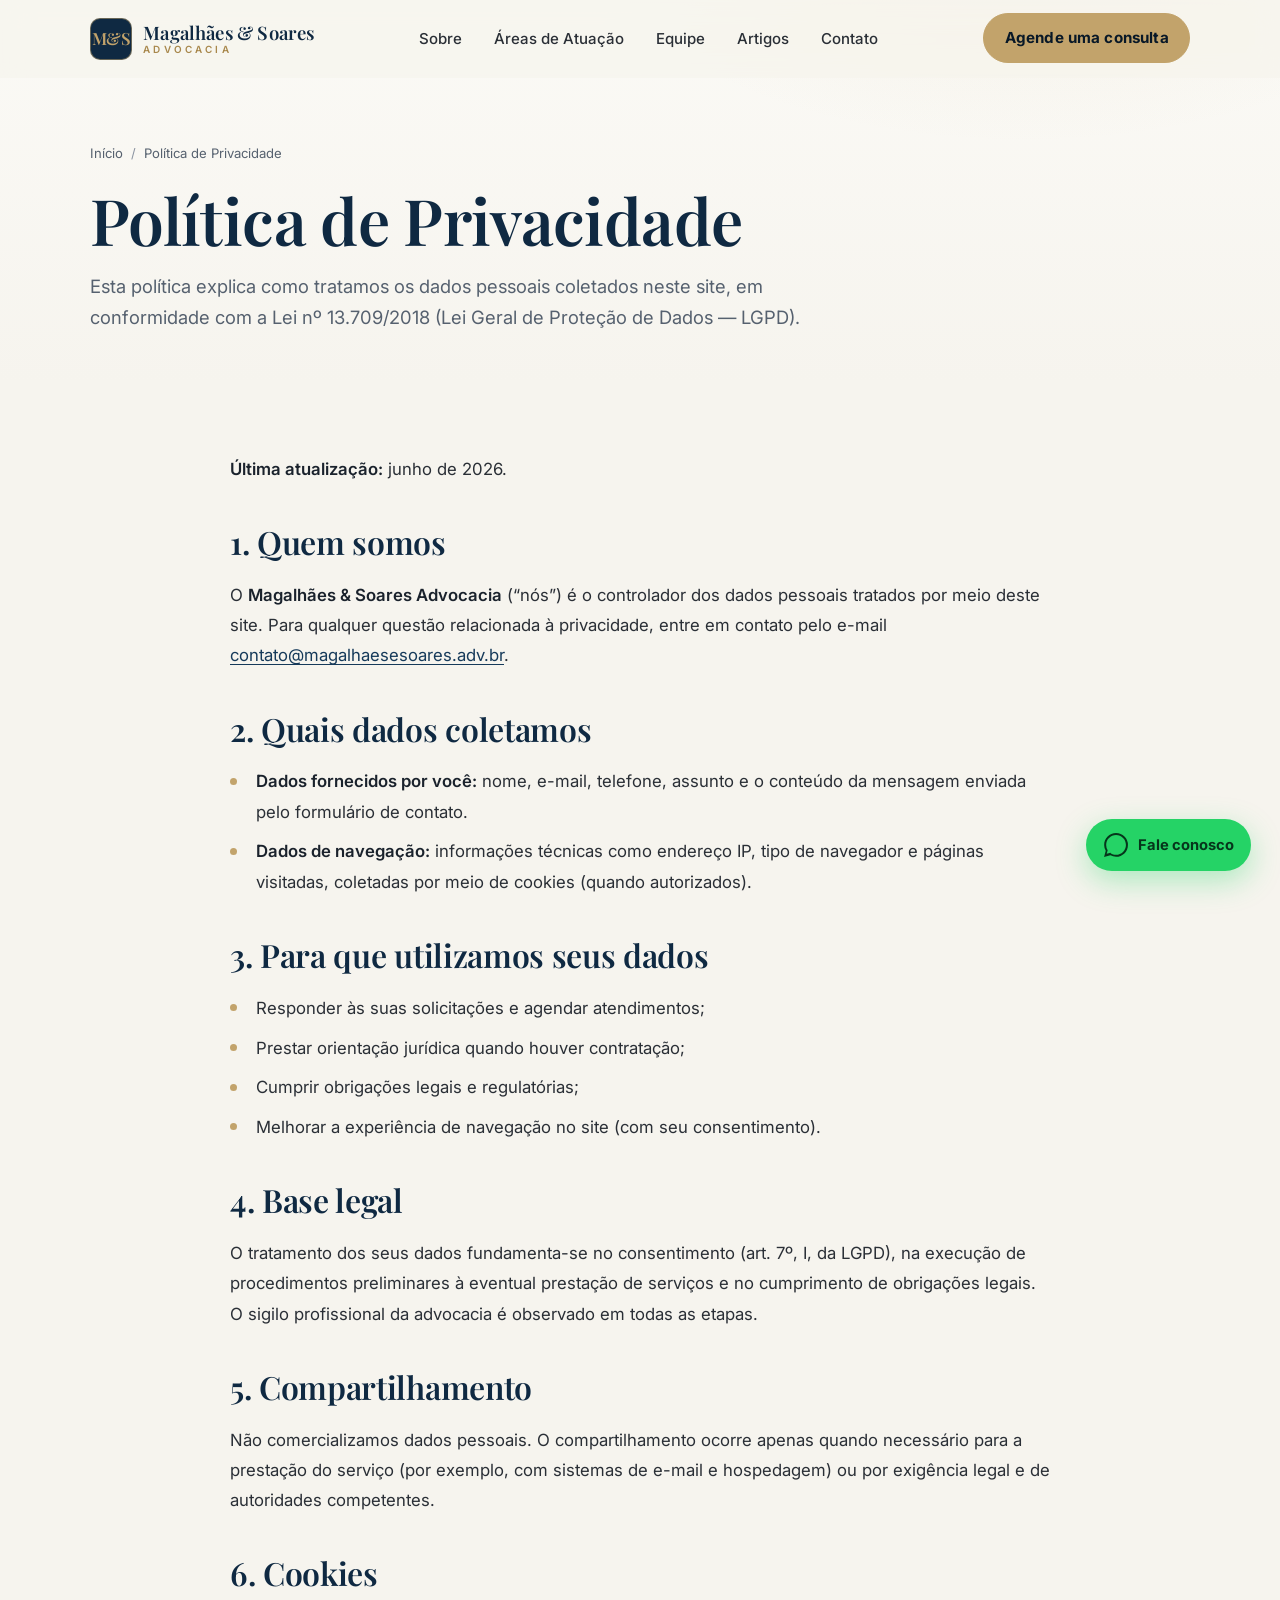
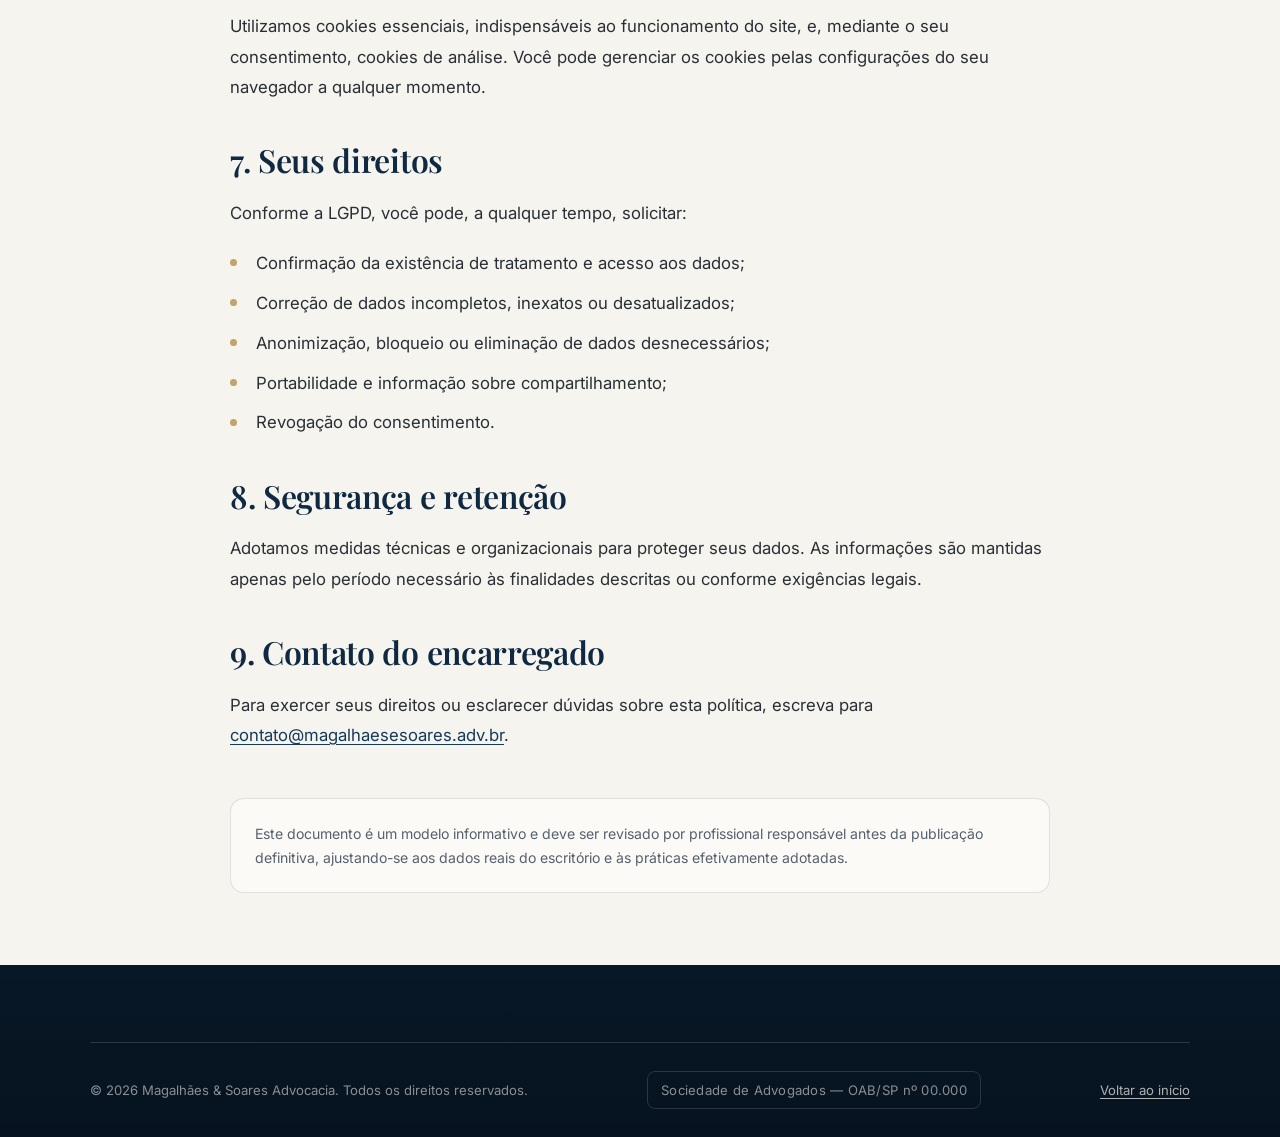
==== politica-de-privacidade.html @ e2da8d35 "primeiro commit" ====
<!DOCTYPE html>
<html lang="pt-BR">
<head>
  <meta charset="UTF-8" />
  <meta name="viewport" content="width=device-width, initial-scale=1.0" />
  <meta name="theme-color" content="#0F2942" />
  <title>Política de Privacidade | Magalhães &amp; Soares Advocacia</title>
  <meta name="description" content="Política de Privacidade do escritório Magalhães & Soares Advocacia, em conformidade com a Lei Geral de Proteção de Dados (LGPD)." />
  <meta name="robots" content="index, follow" />
  <link rel="canonical" href="https://www.magalhaesesoares.adv.br/politica-de-privacidade.html" />
  <link rel="icon" type="image/svg+xml" href="assets/favicon.svg" />
  <link rel="preconnect" href="https://fonts.googleapis.com" />
  <link rel="preconnect" href="https://fonts.gstatic.com" crossorigin />
  <link rel="stylesheet" href="https://fonts.googleapis.com/css2?family=Inter:wght@400;500;600;700&family=Playfair+Display:ital,wght@0,500;0,600;0,700;1,500&display=swap" />
  <link rel="stylesheet" href="css/styles.css" />
</head>
<body>
  <a class="skip-link" href="#main">Ir para o conteúdo principal</a>

  <header class="site-header" id="topo">
    <div class="container">
      <a class="brand" href="index.html" aria-label="Magalhães e Soares Advocacia — Início">
        <span class="brand__mark" aria-hidden="true"><span>M&amp;S</span></span>
        <span class="brand__text">
          <span class="brand__name">Magalhães &amp; Soares</span>
          <span class="brand__sub">Advocacia</span>
        </span>
      </a>
      <nav class="nav" aria-label="Navegação principal">
        <a href="index.html#sobre">Sobre</a>
        <a href="index.html#areas">Áreas de Atuação</a>
        <a href="index.html#equipe">Equipe</a>
        <a href="index.html#blog">Artigos</a>
        <a href="index.html#contato">Contato</a>
      </nav>
      <div class="header-cta">
        <a class="btn btn--gold" href="index.html#contato">Agende uma consulta</a>
      </div>
      <button class="nav-toggle" type="button" aria-label="Abrir menu" aria-expanded="false" aria-controls="mobile-menu">
        <span aria-hidden="true"></span>
      </button>
    </div>
  </header>

  <div class="mobile-menu" id="mobile-menu">
    <nav aria-label="Navegação principal (mobile)">
      <a href="index.html#sobre">Sobre</a>
      <a href="index.html#areas">Áreas de Atuação</a>
      <a href="index.html#equipe">Equipe</a>
      <a href="index.html#blog">Artigos</a>
      <a href="index.html#contato">Contato</a>
    </nav>
    <div class="mobile-menu__cta">
      <a class="btn btn--gold btn--block" href="index.html#contato">Agende uma consulta</a>
    </div>
  </div>

  <main id="main">
    <section class="page-hero">
      <div class="container">
        <nav class="breadcrumb" aria-label="Trilha de navegação">
          <a href="index.html">Início</a> <span>/</span> Política de Privacidade
        </nav>
        <h1>Política de Privacidade</h1>
        <p class="lead" style="margin-top:1rem; max-width:60ch;">
          Esta política explica como tratamos os dados pessoais coletados neste site, em conformidade com a
          Lei nº 13.709/2018 (Lei Geral de Proteção de Dados — LGPD).
        </p>
      </div>
    </section>

    <section class="section section--tight">
      <div class="container">
        <article class="article prose">
          <p><strong>Última atualização:</strong> junho de 2026.</p>

          <h2>1. Quem somos</h2>
          <p>
            O <strong>Magalhães &amp; Soares Advocacia</strong> (“nós”) é o controlador dos dados pessoais tratados
            por meio deste site. Para qualquer questão relacionada à privacidade, entre em contato pelo e-mail
            <a href="mailto:contato@magalhaesesoares.adv.br">contato@magalhaesesoares.adv.br</a>.
          </p>

          <h2>2. Quais dados coletamos</h2>
          <ul>
            <li><strong>Dados fornecidos por você:</strong> nome, e-mail, telefone, assunto e o conteúdo da mensagem enviada pelo formulário de contato.</li>
            <li><strong>Dados de navegação:</strong> informações técnicas como endereço IP, tipo de navegador e páginas visitadas, coletadas por meio de cookies (quando autorizados).</li>
          </ul>

          <h2>3. Para que utilizamos seus dados</h2>
          <ul>
            <li>Responder às suas solicitações e agendar atendimentos;</li>
            <li>Prestar orientação jurídica quando houver contratação;</li>
            <li>Cumprir obrigações legais e regulatórias;</li>
            <li>Melhorar a experiência de navegação no site (com seu consentimento).</li>
          </ul>

          <h2>4. Base legal</h2>
          <p>
            O tratamento dos seus dados fundamenta-se no consentimento (art. 7º, I, da LGPD), na execução de
            procedimentos preliminares à eventual prestação de serviços e no cumprimento de obrigações legais.
            O sigilo profissional da advocacia é observado em todas as etapas.
          </p>

          <h2>5. Compartilhamento</h2>
          <p>
            Não comercializamos dados pessoais. O compartilhamento ocorre apenas quando necessário para a prestação
            do serviço (por exemplo, com sistemas de e-mail e hospedagem) ou por exigência legal e de autoridades competentes.
          </p>

          <h2>6. Cookies</h2>
          <p>
            Utilizamos cookies essenciais, indispensáveis ao funcionamento do site, e, mediante o seu consentimento,
            cookies de análise. Você pode gerenciar os cookies pelas configurações do seu navegador a qualquer momento.
          </p>

          <h2>7. Seus direitos</h2>
          <p>Conforme a LGPD, você pode, a qualquer tempo, solicitar:</p>
          <ul>
            <li>Confirmação da existência de tratamento e acesso aos dados;</li>
            <li>Correção de dados incompletos, inexatos ou desatualizados;</li>
            <li>Anonimização, bloqueio ou eliminação de dados desnecessários;</li>
            <li>Portabilidade e informação sobre compartilhamento;</li>
            <li>Revogação do consentimento.</li>
          </ul>

          <h2>8. Segurança e retenção</h2>
          <p>
            Adotamos medidas técnicas e organizacionais para proteger seus dados. As informações são mantidas
            apenas pelo período necessário às finalidades descritas ou conforme exigências legais.
          </p>

          <h2>9. Contato do encarregado</h2>
          <p>
            Para exercer seus direitos ou esclarecer dúvidas sobre esta política, escreva para
            <a href="mailto:contato@magalhaesesoares.adv.br">contato@magalhaesesoares.adv.br</a>.
          </p>

          <div class="article__disclaimer">
            Este documento é um modelo informativo e deve ser revisado por profissional responsável antes da
            publicação definitiva, ajustando-se aos dados reais do escritório e às práticas efetivamente adotadas.
          </div>
        </article>
      </div>
    </section>
  </main>

  <footer class="site-footer">
    <div class="container">
      <div class="footer__bottom" style="border-top:1px solid var(--line-light);">
        <span>© <span data-year>2026</span> Magalhães &amp; Soares Advocacia. Todos os direitos reservados.</span>
        <span class="footer__oab">Sociedade de Advogados — OAB/SP nº 00.000</span>
        <a href="index.html">Voltar ao início</a>
      </div>
    </div>
  </footer>

  <a class="whatsapp-float" data-whatsapp href="#" aria-label="Conversar pelo WhatsApp">
    <svg viewBox="0 0 24 24" fill="currentColor" aria-hidden="true"><path d="M.057 24l1.687-6.163a11.867 11.867 0 01-1.587-5.946C.16 5.335 5.495 0 12.05 0a11.82 11.82 0 018.413 3.488 11.82 11.82 0 013.48 8.414c-.003 6.557-5.338 11.892-11.893 11.892a11.9 11.9 0 01-5.688-1.448L.057 24zm6.597-3.807c1.676.995 3.276 1.591 5.392 1.592 5.448 0 9.886-4.434 9.889-9.885.002-5.462-4.415-9.89-9.881-9.892-5.452 0-9.887 4.434-9.889 9.884a9.86 9.86 0 001.516 5.26l-.999 3.648 3.972-1.027z"/></svg>
    <span class="label">Fale conosco</span>
  </a>

  <script src="js/main.js" defer></script>
</body>
</html>
---- css/styles.css ----
/* =================================================================
   Magalhães & Soares Advocacia — Folha de estilos principal
   Paleta sóbria (azul-marinho, grafite, off-white, champagne/dourado)
   Tipografia: Playfair Display (títulos) + Inter (corpo)
   Mobile-first, acessível, sem dependências de framework.
   ================================================================= */

/* ----------------------------- Tokens ----------------------------- */
:root {
  /* Cores */
  --navy-900: #081827;
  --navy-800: #0F2942;
  --navy-700: #163A5A;
  --navy-600: #1E4D72;
  --graphite: #2A2F36;
  --ink:      #1A222C;
  --slate:    #56616F;
  --slate-200:#8A93A0;
  --off-white:#F6F4EE;
  --cream:    #FBFAF6;
  --white:    #FFFFFF;
  --gold:     #C2A36B;
  --gold-soft:#D8C39A;
  --gold-deep:#A8884C;

  --line:        rgba(15, 41, 66, 0.12);
  --line-strong: rgba(15, 41, 66, 0.22);
  --line-light:  rgba(255, 255, 255, 0.14);

  --shadow-sm: 0 1px 2px rgba(8, 24, 39, 0.06), 0 2px 6px rgba(8, 24, 39, 0.05);
  --shadow-md: 0 6px 20px rgba(8, 24, 39, 0.08), 0 2px 6px rgba(8, 24, 39, 0.05);
  --shadow-lg: 0 18px 50px rgba(8, 24, 39, 0.16);

  /* Tipografia */
  --font-serif: "Playfair Display", Georgia, "Times New Roman", serif;
  --font-sans:  "Inter", -apple-system, BlinkMacSystemFont, "Segoe UI", Roboto, Helvetica, Arial, sans-serif;

  /* Espaçamento / layout */
  --container: 1180px;
  --container-narrow: 820px;
  --radius:    14px;
  --radius-sm: 10px;
  --radius-lg: 22px;
  --header-h:  78px;

  --space-section: clamp(4rem, 9vw, 7.5rem);
  --ease: cubic-bezier(0.22, 0.61, 0.36, 1);
}

/* ----------------------------- Reset ------------------------------ */
*, *::before, *::after { box-sizing: border-box; }

* { margin: 0; }

html {
  scroll-behavior: smooth;
  scroll-padding-top: calc(var(--header-h) + 12px);
  -webkit-text-size-adjust: 100%;
}

body {
  font-family: var(--font-sans);
  font-size: 1.0625rem;
  line-height: 1.7;
  color: var(--ink);
  background: var(--off-white);
  -webkit-font-smoothing: antialiased;
  text-rendering: optimizeLegibility;
  overflow-x: hidden;
}

img, svg, picture, video { display: block; max-width: 100%; height: auto; }
img { font-style: italic; color: var(--slate); }

a { color: inherit; text-decoration: none; }

button { font: inherit; color: inherit; cursor: pointer; border: 0; background: none; }

ul, ol { list-style: none; padding: 0; }

input, textarea, select { font: inherit; color: inherit; }

:focus-visible {
  outline: 3px solid var(--gold);
  outline-offset: 3px;
  border-radius: 4px;
}

/* ------------------------- Tipografia base ------------------------ */
h1, h2, h3, h4 {
  font-family: var(--font-serif);
  font-weight: 600;
  line-height: 1.12;
  color: var(--navy-800);
  letter-spacing: -0.01em;
}

h1 { font-size: clamp(2.4rem, 5.4vw, 4rem); }
h2 { font-size: clamp(1.9rem, 4vw, 2.9rem); }
h3 { font-size: clamp(1.25rem, 2vw, 1.55rem); }

p { color: var(--slate); }
strong { color: var(--ink); font-weight: 600; }

/* ----------------------------- Utilidades ------------------------- */
.container {
  width: 100%;
  max-width: var(--container);
  margin-inline: auto;
  padding-inline: clamp(1.15rem, 4vw, 2.5rem);
}

.section { padding-block: var(--space-section); }
.section--tight { padding-block: clamp(3rem, 6vw, 4.5rem); }
.section--cream { background: var(--cream); }
.section--navy {
  background:
    radial-gradient(1200px 600px at 85% -10%, rgba(194,163,107,0.16), transparent 60%),
    linear-gradient(160deg, var(--navy-800), var(--navy-900));
  color: var(--off-white);
}
.section--navy h2,
.section--navy h3 { color: var(--white); }
.section--navy p { color: rgba(246, 244, 238, 0.78); }

.skip-link {
  position: absolute;
  left: 1rem;
  top: -100px;
  z-index: 1200;
  background: var(--navy-800);
  color: var(--white);
  padding: 0.7rem 1.1rem;
  border-radius: 8px;
  transition: top 0.2s var(--ease);
}
.skip-link:focus { top: 1rem; }

.sr-only {
  position: absolute;
  width: 1px; height: 1px;
  padding: 0; margin: -1px;
  overflow: hidden; clip: rect(0 0 0 0);
  white-space: nowrap; border: 0;
}

/* Cabeçalho de seção (eyebrow + título) */
.eyebrow {
  display: inline-flex;
  align-items: center;
  gap: 0.6rem;
  font-family: var(--font-sans);
  font-size: 0.78rem;
  font-weight: 600;
  letter-spacing: 0.18em;
  text-transform: uppercase;
  color: var(--gold-deep);
  margin-bottom: 1rem;
}
.section--navy .eyebrow { color: var(--gold-soft); }
.eyebrow::before {
  content: "";
  width: 28px; height: 1px;
  background: currentColor;
  opacity: 0.7;
}

.section-head { max-width: 640px; margin-bottom: clamp(2.2rem, 4vw, 3.2rem); }
.section-head--center { margin-inline: auto; text-align: center; }
.section-head--center .eyebrow::before { display: none; }
.section-head p { margin-top: 0.9rem; font-size: 1.075rem; }

.lead { font-size: 1.15rem; color: var(--slate); }

/* ----------------------------- Botões ----------------------------- */
.btn {
  --btn-bg: var(--navy-800);
  --btn-fg: var(--white);
  display: inline-flex;
  align-items: center;
  justify-content: center;
  gap: 0.55rem;
  padding: 0.85rem 1.6rem;
  font-size: 0.95rem;
  font-weight: 600;
  letter-spacing: 0.01em;
  border-radius: 999px;
  background: var(--btn-bg);
  color: var(--btn-fg);
  border: 1.5px solid var(--btn-bg);
  white-space: nowrap;
  transition: transform 0.18s var(--ease), box-shadow 0.18s var(--ease),
              background 0.18s var(--ease), border-color 0.18s var(--ease), color 0.18s var(--ease);
  will-change: transform;
}
.btn:hover { transform: translateY(-2px); box-shadow: var(--shadow-md); }
.btn:active { transform: translateY(0); }

.btn--gold {
  --btn-bg: var(--gold);
  --btn-fg: var(--navy-900);
  border-color: var(--gold);
  font-weight: 700;
}
.btn--gold:hover { --btn-bg: var(--gold-soft); border-color: var(--gold-soft); }

.btn--ghost {
  --btn-bg: transparent;
  --btn-fg: var(--navy-800);
  border-color: var(--line-strong);
}
.btn--ghost:hover { --btn-bg: var(--navy-800); --btn-fg: var(--white); border-color: var(--navy-800); }

.btn--on-navy {
  --btn-bg: transparent;
  --btn-fg: var(--off-white);
  border-color: rgba(255,255,255,0.4);
}
.btn--on-navy:hover { --btn-bg: var(--white); --btn-fg: var(--navy-900); border-color: var(--white); }

.btn--lg { padding: 1rem 2rem; font-size: 1rem; }
.btn--block { width: 100%; }

.btn svg { width: 18px; height: 18px; flex: none; }

.text-link {
  display: inline-flex;
  align-items: center;
  gap: 0.4rem;
  font-weight: 600;
  color: var(--navy-700);
  border-bottom: 1.5px solid transparent;
  transition: gap 0.2s var(--ease), border-color 0.2s var(--ease), color 0.2s var(--ease);
}
.text-link svg { width: 16px; height: 16px; transition: transform 0.2s var(--ease); }
.text-link:hover { color: var(--gold-deep); border-color: var(--gold); }
.text-link:hover svg { transform: translateX(3px); }
.section--navy .text-link { color: var(--gold-soft); }
.section--navy .text-link:hover { color: var(--white); border-color: var(--gold-soft); }

/* ============================== HEADER ============================= */
.site-header {
  position: fixed;
  inset: 0 0 auto 0;
  z-index: 1000;
  height: var(--header-h);
  display: flex;
  align-items: center;
  background: rgba(246, 244, 238, 0.72);
  backdrop-filter: saturate(160%) blur(14px);
  -webkit-backdrop-filter: saturate(160%) blur(14px);
  border-bottom: 1px solid transparent;
  transition: background 0.3s var(--ease), box-shadow 0.3s var(--ease),
              height 0.3s var(--ease), border-color 0.3s var(--ease);
}
.site-header.is-scrolled {
  height: 66px;
  background: rgba(251, 250, 246, 0.92);
  box-shadow: var(--shadow-sm);
  border-bottom-color: var(--line);
}
.site-header .container {
  display: flex;
  align-items: center;
  justify-content: space-between;
  gap: 1.5rem;
}

/* Logo */
.brand { display: inline-flex; align-items: center; gap: 0.7rem; }
.brand__mark {
  width: 42px; height: 42px;
  flex: none;
  border-radius: 10px;
  background: var(--navy-800);
  display: grid; place-items: center;
  border: 1px solid rgba(194,163,107,0.5);
}
.brand__mark span {
  font-family: var(--font-serif);
  font-weight: 600;
  font-size: 1.05rem;
  color: var(--gold);
  letter-spacing: -0.5px;
}
.brand__text { display: flex; flex-direction: column; line-height: 1.05; }
.brand__name {
  font-family: var(--font-serif);
  font-weight: 600;
  font-size: 1.16rem;
  color: var(--navy-800);
  letter-spacing: 0.01em;
}
.brand__sub {
  font-size: 0.62rem;
  font-weight: 600;
  letter-spacing: 0.32em;
  text-transform: uppercase;
  color: var(--gold-deep);
  margin-top: 2px;
}

/* Navegação */
.nav { display: flex; align-items: center; gap: 0.3rem; }
.nav a {
  position: relative;
  padding: 0.55rem 0.85rem;
  font-size: 0.94rem;
  font-weight: 500;
  color: var(--graphite);
  border-radius: 8px;
  white-space: nowrap;
  transition: color 0.2s var(--ease);
}
.nav a::after {
  content: "";
  position: absolute;
  left: 0.85rem; right: 0.85rem; bottom: 0.32rem;
  height: 1.5px;
  background: var(--gold);
  transform: scaleX(0);
  transform-origin: left;
  transition: transform 0.25s var(--ease);
}
.nav a:hover { color: var(--navy-800); }
.nav a:hover::after,
.nav a.is-active::after { transform: scaleX(1); }
.nav a.is-active { color: var(--navy-800); }

.header-cta { display: flex; align-items: center; gap: 0.75rem; }
.header-cta .btn { padding: 0.7rem 1.3rem; }

/* Menu mobile: oculto no desktop; vira painel deslizante no breakpoint mobile */
.mobile-menu { display: none; }

/* Botão hamburguer */
.nav-toggle {
  display: none;
  width: 46px; height: 46px;
  border-radius: 10px;
  border: 1px solid var(--line-strong);
  background: var(--white);
  position: relative;
}
.nav-toggle span,
.nav-toggle span::before,
.nav-toggle span::after {
  content: "";
  position: absolute;
  left: 50%; top: 50%;
  width: 20px; height: 2px;
  background: var(--navy-800);
  border-radius: 2px;
  transform: translate(-50%, -50%);
  transition: transform 0.25s var(--ease), opacity 0.2s var(--ease);
}
.nav-toggle span::before { transform: translate(-50%, -7px); }
.nav-toggle span::after  { transform: translate(-50%, 7px); }
.nav-toggle[aria-expanded="true"] span { background: transparent; }
.nav-toggle[aria-expanded="true"] span::before { transform: translate(-50%, 0) rotate(45deg); }
.nav-toggle[aria-expanded="true"] span::after  { transform: translate(-50%, 0) rotate(-45deg); }

/* =============================== HERO ============================= */
.hero {
  position: relative;
  padding-top: calc(var(--header-h) + clamp(3rem, 8vw, 6rem));
  padding-bottom: clamp(3.5rem, 8vw, 6.5rem);
  background:
    radial-gradient(900px 480px at 12% 0%, rgba(194,163,107,0.10), transparent 55%),
    linear-gradient(180deg, var(--cream), var(--off-white));
  overflow: hidden;
}
.hero__grid {
  display: grid;
  grid-template-columns: 1.05fr 0.95fr;
  gap: clamp(2rem, 5vw, 4.5rem);
  align-items: center;
}
.hero__badge {
  display: inline-flex; align-items: center; gap: 0.55rem;
  padding: 0.45rem 0.95rem;
  border: 1px solid var(--line-strong);
  border-radius: 999px;
  background: rgba(255,255,255,0.6);
  font-size: 0.8rem;
  font-weight: 600;
  letter-spacing: 0.04em;
  color: var(--graphite);
  margin-bottom: 1.6rem;
}
.hero__badge .dot { width: 7px; height: 7px; border-radius: 50%; background: var(--gold); flex: none; }
.hero h1 { margin-bottom: 1.25rem; }
.hero h1 .accent { color: var(--gold-deep); font-style: italic; }
.hero__lead { font-size: 1.2rem; max-width: 33ch; margin-bottom: 2rem; }
.hero__actions { display: flex; flex-wrap: wrap; gap: 0.9rem; margin-bottom: 2.4rem; }
.hero__trust {
  display: flex;
  flex-wrap: wrap;
  gap: 1.5rem 2.2rem;
  padding-top: 1.8rem;
  border-top: 1px solid var(--line);
}
.hero__trust div { display: flex; flex-direction: column; }
.hero__trust dt {
  font-family: var(--font-serif);
  font-size: 1.9rem;
  font-weight: 600;
  color: var(--navy-800);
  line-height: 1;
}
.hero__trust dd { font-size: 0.85rem; color: var(--slate); margin-top: 0.35rem; max-width: 18ch; }

/* Painel visual do hero */
.hero__visual { position: relative; }
.hero__card {
  position: relative;
  border-radius: var(--radius-lg);
  overflow: hidden;
  box-shadow: var(--shadow-lg);
  aspect-ratio: 1275 / 1233; /* proporção da imagem institucional (≈1:1) */
  background: linear-gradient(155deg, var(--navy-700), var(--navy-900));
}
.hero__photo { width: 100%; height: 100%; object-fit: cover; }
.hero__seal {
  position: absolute;
  left: -22px; bottom: 28px;
  background: var(--white);
  border-radius: var(--radius);
  padding: 1rem 1.25rem;
  box-shadow: var(--shadow-md);
  border: 1px solid var(--line);
  display: flex;
  align-items: center;
  gap: 0.85rem;
  max-width: 250px;
}
.hero__seal .icon {
  width: 42px; height: 42px; flex: none;
  border-radius: 10px;
  background: var(--navy-800);
  display: grid; place-items: center;
  color: var(--gold);
}
.hero__seal .icon svg { width: 22px; height: 22px; }
.hero__seal strong { display: block; font-size: 0.95rem; color: var(--navy-800); }
.hero__seal span { font-size: 0.8rem; color: var(--slate); }

/* ===================== SOBRE ===================== */
.about__grid {
  display: grid;
  grid-template-columns: 0.9fr 1.1fr;
  gap: clamp(2rem, 5vw, 4rem);
  align-items: center;
}
.about__media {
  position: relative;
  border-radius: var(--radius-lg);
  overflow: hidden;
  aspect-ratio: 5 / 6;
  background: linear-gradient(160deg, var(--navy-700), var(--navy-900));
  box-shadow: var(--shadow-md);
}
.about__media img { width: 100%; height: 100%; object-fit: cover; }
.about__quote {
  position: absolute;
  inset: auto 1.25rem 1.25rem;
  background: rgba(8,24,39,0.62);
  backdrop-filter: blur(6px);
  border: 1px solid var(--line-light);
  border-radius: var(--radius);
  padding: 1.1rem 1.25rem;
  color: var(--off-white);
}
.about__quote p { color: rgba(246,244,238,0.92); font-family: var(--font-serif); font-style: italic; font-size: 1.05rem; }

.values { display: grid; grid-template-columns: repeat(2, 1fr); gap: 1.25rem; margin-top: 2rem; }
.value {
  display: flex; gap: 0.9rem;
  padding: 1.2rem;
  background: var(--white);
  border: 1px solid var(--line);
  border-radius: var(--radius);
  box-shadow: var(--shadow-sm);
}
.value .icon {
  width: 40px; height: 40px; flex: none;
  border-radius: 10px;
  background: rgba(194,163,107,0.16);
  color: var(--gold-deep);
  display: grid; place-items: center;
}
.value .icon svg { width: 21px; height: 21px; }
.value h3 { font-family: var(--font-sans); font-size: 1rem; font-weight: 700; color: var(--navy-800); margin-bottom: 0.2rem; }
.value p { font-size: 0.9rem; line-height: 1.55; }

/* ===================== ÁREAS DE ATUAÇÃO ===================== */
.areas-grid {
  display: grid;
  grid-template-columns: repeat(3, 1fr);
  gap: 1.4rem;
}
.area-card {
  position: relative;
  display: flex;
  flex-direction: column;
  padding: 2rem 1.8rem;
  background: var(--white);
  border: 1px solid var(--line);
  border-radius: var(--radius);
  box-shadow: var(--shadow-sm);
  overflow: hidden;
  transition: transform 0.25s var(--ease), box-shadow 0.25s var(--ease), border-color 0.25s var(--ease);
}
.area-card::before {
  content: "";
  position: absolute; inset: 0 0 auto 0;
  height: 3px;
  background: linear-gradient(90deg, var(--gold), var(--gold-soft));
  transform: scaleX(0);
  transform-origin: left;
  transition: transform 0.3s var(--ease);
}
.area-card:hover { transform: translateY(-6px); box-shadow: var(--shadow-lg); border-color: transparent; }
.area-card:hover::before { transform: scaleX(1); }
.area-card__icon {
  width: 56px; height: 56px;
  border-radius: 14px;
  background: linear-gradient(155deg, var(--navy-700), var(--navy-900));
  color: var(--gold);
  display: grid; place-items: center;
  margin-bottom: 1.3rem;
}
.area-card__icon svg { width: 28px; height: 28px; }
.area-card h3 { margin-bottom: 0.6rem; }
.area-card p { font-size: 0.95rem; line-height: 1.6; flex: 1; }
.area-card__list { margin-top: 1.1rem; display: flex; flex-wrap: wrap; gap: 0.45rem; }
.area-card__list li {
  font-size: 0.78rem;
  color: var(--navy-700);
  background: rgba(15,41,66,0.05);
  padding: 0.28rem 0.7rem;
  border-radius: 999px;
}

/* ===================== EQUIPE ===================== */
.team-grid {
  display: grid;
  grid-template-columns: repeat(2, 1fr);
  gap: 1.8rem;
}
/* Layout para uma única advogada: card centralizado e com largura confortável */
.team-grid--single { grid-template-columns: 1fr; max-width: 760px; margin-inline: auto; }
.lawyer {
  display: grid;
  grid-template-columns: 0.85fr 1.15fr;
  background: var(--white);
  border: 1px solid var(--line);
  border-radius: var(--radius-lg);
  overflow: hidden;
  box-shadow: var(--shadow-sm);
  transition: transform 0.25s var(--ease), box-shadow 0.25s var(--ease);
}
.lawyer:hover { transform: translateY(-4px); box-shadow: var(--shadow-md); }
.lawyer__photo {
  position: relative;
  background: linear-gradient(160deg, var(--navy-700), var(--navy-900));
  min-height: 280px;
}
.lawyer__photo img { width: 100%; height: 100%; object-fit: cover; position: absolute; inset: 0; }
.lawyer__oab {
  position: absolute;
  left: 0.85rem; bottom: 0.85rem;
  background: var(--gold);
  color: var(--navy-900);
  font-size: 0.72rem;
  font-weight: 700;
  letter-spacing: 0.04em;
  padding: 0.3rem 0.7rem;
  border-radius: 999px;
}
.lawyer__body { padding: 1.7rem 1.7rem 1.5rem; display: flex; flex-direction: column; }
.lawyer__name { font-size: 1.45rem; margin-bottom: 0.15rem; }
.lawyer__role { font-size: 0.82rem; font-weight: 600; letter-spacing: 0.1em; text-transform: uppercase; color: var(--gold-deep); margin-bottom: 0.9rem; }
.lawyer__body p { font-size: 0.92rem; line-height: 1.6; }
.lawyer__meta { margin-top: 1rem; display: flex; flex-direction: column; gap: 0.5rem; }
.lawyer__meta li { display: flex; gap: 0.6rem; align-items: flex-start; font-size: 0.85rem; color: var(--graphite); }
.lawyer__meta svg { width: 16px; height: 16px; color: var(--gold-deep); flex: none; margin-top: 3px; }
.lawyer__links { margin-top: 1.2rem; display: flex; gap: 0.6rem; }
.lawyer__links a {
  width: 38px; height: 38px;
  display: grid; place-items: center;
  border: 1px solid var(--line);
  border-radius: 10px;
  color: var(--navy-700);
  transition: background 0.2s var(--ease), color 0.2s var(--ease), border-color 0.2s var(--ease);
}
.lawyer__links a:hover { background: var(--navy-800); color: var(--white); border-color: var(--navy-800); }
.lawyer__links svg { width: 18px; height: 18px; }

/* ===================== DIFERENCIAIS (navy) ===================== */
.features {
  display: grid;
  grid-template-columns: repeat(3, 1fr);
  gap: 1.5rem 2.2rem;
}
.feature { padding-top: 1.5rem; border-top: 1px solid var(--line-light); }
.feature__num {
  font-family: var(--font-serif);
  font-size: 0.9rem;
  color: var(--gold-soft);
  letter-spacing: 0.1em;
}
.feature h3 { font-family: var(--font-sans); font-size: 1.15rem; font-weight: 600; margin: 0.5rem 0 0.55rem; color: var(--white); }
.feature p { font-size: 0.93rem; line-height: 1.6; }

/* ===================== DEPOIMENTOS ===================== */
.testimonials-grid {
  display: grid;
  grid-template-columns: repeat(3, 1fr);
  gap: 1.4rem;
}
.testimonial {
  display: flex;
  flex-direction: column;
  padding: 1.8rem;
  background: var(--white);
  border: 1px solid var(--line);
  border-radius: var(--radius);
  box-shadow: var(--shadow-sm);
}
.testimonial__quote-icon { color: var(--gold); margin-bottom: 0.8rem; }
.testimonial__quote-icon svg { width: 34px; height: 34px; }
.testimonial p { font-size: 0.98rem; line-height: 1.65; color: var(--graphite); flex: 1; }
.testimonial__author { margin-top: 1.4rem; display: flex; align-items: center; gap: 0.8rem; }
.testimonial__avatar {
  width: 44px; height: 44px; border-radius: 50%;
  background: linear-gradient(150deg, var(--navy-700), var(--navy-900));
  color: var(--gold-soft);
  display: grid; place-items: center;
  font-weight: 700; font-size: 0.95rem;
  flex: none;
}
.testimonial__author strong { font-size: 0.92rem; color: var(--navy-800); }
.testimonial__author span { font-size: 0.8rem; color: var(--slate); }
.ethics-note {
  margin-top: 2rem;
  font-size: 0.82rem;
  color: var(--slate);
  text-align: center;
  max-width: 70ch;
  margin-inline: auto;
}

/* ===================== BLOG ===================== */
.posts-grid {
  display: grid;
  grid-template-columns: repeat(3, 1fr);
  gap: 1.6rem;
}
.post-card {
  display: flex;
  flex-direction: column;
  background: var(--white);
  border: 1px solid var(--line);
  border-radius: var(--radius);
  overflow: hidden;
  box-shadow: var(--shadow-sm);
  transition: transform 0.25s var(--ease), box-shadow 0.25s var(--ease);
}
.post-card:hover { transform: translateY(-5px); box-shadow: var(--shadow-md); }
.post-card__media {
  aspect-ratio: 16 / 10;
  background: linear-gradient(150deg, var(--navy-700), var(--navy-900));
  position: relative;
  display: grid; place-items: center;
  color: rgba(194,163,107,0.5);
}
.post-card__media img { position: absolute; inset: 0; width: 100%; height: 100%; object-fit: cover; }
.post-card__media svg { width: 48px; height: 48px; }
.post-card__body { padding: 1.5rem; display: flex; flex-direction: column; flex: 1; }
.post-card__tag {
  align-self: flex-start;
  font-size: 0.72rem;
  font-weight: 600;
  letter-spacing: 0.06em;
  text-transform: uppercase;
  color: var(--gold-deep);
  background: rgba(194,163,107,0.14);
  padding: 0.28rem 0.7rem;
  border-radius: 999px;
  margin-bottom: 0.9rem;
}
.post-card h3 { font-size: 1.2rem; line-height: 1.25; margin-bottom: 0.6rem; }
.post-card h3 a { transition: color 0.2s var(--ease); }
.post-card h3 a:hover { color: var(--gold-deep); }
.post-card__excerpt { font-size: 0.92rem; line-height: 1.6; flex: 1; }
.post-card__meta { margin-top: 1.2rem; display: flex; align-items: center; gap: 0.7rem; font-size: 0.8rem; color: var(--slate); }
.post-card__meta time { color: var(--graphite); font-weight: 500; }

/* ===================== FAQ ===================== */
.faq { max-width: var(--container-narrow); margin-inline: auto; }
.faq-item {
  border-bottom: 1px solid var(--line);
}
.faq-item__q {
  width: 100%;
  display: flex;
  align-items: center;
  justify-content: space-between;
  gap: 1rem;
  padding: 1.4rem 0.25rem;
  text-align: left;
  font-family: var(--font-serif);
  font-size: 1.15rem;
  font-weight: 600;
  color: var(--navy-800);
}
.faq-item__icon {
  width: 30px; height: 30px; flex: none;
  border-radius: 50%;
  border: 1.5px solid var(--line-strong);
  position: relative;
  transition: background 0.2s var(--ease), border-color 0.2s var(--ease);
}
.faq-item__icon::before,
.faq-item__icon::after {
  content: ""; position: absolute; left: 50%; top: 50%;
  background: var(--navy-700);
  transition: transform 0.25s var(--ease), background 0.2s var(--ease);
}
.faq-item__icon::before { width: 12px; height: 1.5px; transform: translate(-50%, -50%); }
.faq-item__icon::after  { width: 1.5px; height: 12px; transform: translate(-50%, -50%); }
.faq-item__q[aria-expanded="true"] .faq-item__icon { background: var(--navy-800); border-color: var(--navy-800); }
.faq-item__q[aria-expanded="true"] .faq-item__icon::before,
.faq-item__q[aria-expanded="true"] .faq-item__icon::after { background: var(--gold); }
.faq-item__q[aria-expanded="true"] .faq-item__icon::after { transform: translate(-50%, -50%) scaleY(0); }
.faq-item__a {
  overflow: hidden;
  max-height: 0;
  transition: max-height 0.32s var(--ease);
}
.faq-item__a-inner { padding: 0 0.25rem 1.5rem; }
.faq-item__a p { font-size: 0.98rem; line-height: 1.7; }

/* ===================== CONTATO ===================== */
.contact__grid {
  display: grid;
  grid-template-columns: 1fr 1.1fr;
  gap: clamp(2rem, 5vw, 3.5rem);
  align-items: start;
}
.contact__info { display: flex; flex-direction: column; gap: 1.1rem; }
.contact-item {
  display: flex;
  gap: 1rem;
  padding: 1.2rem 1.3rem;
  background: var(--white);
  border: 1px solid var(--line);
  border-radius: var(--radius);
  box-shadow: var(--shadow-sm);
  transition: border-color 0.2s var(--ease), transform 0.2s var(--ease);
}
a.contact-item:hover { transform: translateY(-2px); border-color: var(--gold); }
.contact-item .icon {
  width: 46px; height: 46px; flex: none;
  border-radius: 12px;
  background: linear-gradient(155deg, var(--navy-700), var(--navy-900));
  color: var(--gold);
  display: grid; place-items: center;
}
.contact-item .icon svg { width: 22px; height: 22px; }
.contact-item dt { font-size: 0.78rem; font-weight: 600; letter-spacing: 0.08em; text-transform: uppercase; color: var(--slate); margin-bottom: 0.2rem; }
.contact-item dd { font-size: 1rem; color: var(--navy-800); font-weight: 500; }
.contact-item dd small { display: block; font-weight: 400; color: var(--slate); font-size: 0.85rem; }

/* Formulário */
.contact-form {
  background: var(--white);
  border: 1px solid var(--line);
  border-radius: var(--radius-lg);
  padding: clamp(1.6rem, 3vw, 2.4rem);
  box-shadow: var(--shadow-md);
}
.contact-form h3 { font-size: 1.4rem; margin-bottom: 0.4rem; }
.contact-form > p { font-size: 0.9rem; margin-bottom: 1.6rem; }
.form-row { display: grid; grid-template-columns: 1fr 1fr; gap: 1rem; }
.field { margin-bottom: 1.1rem; }
.field label { display: block; font-size: 0.85rem; font-weight: 600; color: var(--graphite); margin-bottom: 0.4rem; }
.field label .req { color: var(--gold-deep); }
.field input,
.field select,
.field textarea {
  width: 100%;
  padding: 0.8rem 0.95rem;
  background: var(--cream);
  border: 1.5px solid var(--line);
  border-radius: var(--radius-sm);
  transition: border-color 0.2s var(--ease), background 0.2s var(--ease), box-shadow 0.2s var(--ease);
}
.field textarea { resize: vertical; min-height: 120px; }
.field input:focus,
.field select:focus,
.field textarea:focus {
  outline: none;
  border-color: var(--gold);
  background: var(--white);
  box-shadow: 0 0 0 4px rgba(194,163,107,0.16);
}
.field input::placeholder,
.field textarea::placeholder { color: var(--slate-200); }
.field .error-msg { display: none; font-size: 0.8rem; color: #B4232A; margin-top: 0.35rem; }
.field.has-error input,
.field.has-error select,
.field.has-error textarea { border-color: #D26168; background: #FCF4F4; }
.field.has-error .error-msg { display: block; }

.form-consent { display: flex; gap: 0.65rem; align-items: flex-start; margin-bottom: 1.3rem; }
.form-consent input { width: 18px; height: 18px; margin-top: 3px; flex: none; accent-color: var(--navy-800); }
.form-consent label { font-size: 0.83rem; color: var(--slate); line-height: 1.5; font-weight: 400; }
.form-consent a { color: var(--navy-700); text-decoration: underline; }

.form-status {
  display: none;
  align-items: center;
  gap: 0.7rem;
  padding: 1rem 1.1rem;
  border-radius: var(--radius-sm);
  font-size: 0.92rem;
  margin-bottom: 1.2rem;
}
.form-status.is-visible { display: flex; }
.form-status--ok { background: #EAF5EC; color: #1F6B36; border: 1px solid #BCE0C4; }
.form-status--err { background: #FCF0F0; color: #9C2A30; border: 1px solid #ECC4C6; }
.form-status svg { width: 20px; height: 20px; flex: none; }

.form-note { font-size: 0.78rem; color: var(--slate); margin-top: 1rem; text-align: center; }

/* Mapa */
.map-wrap {
  margin-top: 1.2rem;
  border-radius: var(--radius);
  overflow: hidden;
  border: 1px solid var(--line);
  box-shadow: var(--shadow-sm);
  background: var(--navy-800);
}
.map-wrap iframe { width: 100%; height: 260px; border: 0; display: block; filter: grayscale(0.2) contrast(1.02); }

/* =============================== FOOTER ============================= */
.site-footer {
  background:
    linear-gradient(180deg, var(--navy-900), #06121F);
  color: rgba(246,244,238,0.7);
  padding-top: clamp(3.5rem, 6vw, 5rem);
}
.footer__top {
  display: grid;
  grid-template-columns: 1.4fr 1fr 1fr 1.2fr;
  gap: 2.5rem;
  padding-bottom: 3rem;
  border-bottom: 1px solid var(--line-light);
}
.footer__brand .brand__name { color: var(--white); }
.footer__brand .brand__mark { background: rgba(255,255,255,0.06); }
.footer__about { margin-top: 1.2rem; font-size: 0.9rem; line-height: 1.65; max-width: 34ch; color: rgba(246,244,238,0.65); }
.footer__social { margin-top: 1.4rem; display: flex; gap: 0.6rem; }
.footer__social a {
  width: 40px; height: 40px;
  display: grid; place-items: center;
  border: 1px solid var(--line-light);
  border-radius: 10px;
  color: var(--gold-soft);
  transition: background 0.2s var(--ease), color 0.2s var(--ease), border-color 0.2s var(--ease);
}
.footer__social a:hover { background: var(--gold); color: var(--navy-900); border-color: var(--gold); }
.footer__social svg { width: 19px; height: 19px; }

.footer__col h4 {
  font-family: var(--font-sans);
  font-size: 0.8rem;
  font-weight: 700;
  letter-spacing: 0.12em;
  text-transform: uppercase;
  color: var(--gold-soft);
  margin-bottom: 1.2rem;
}
.footer__col ul { display: flex; flex-direction: column; gap: 0.7rem; }
.footer__col a, .footer__col li { font-size: 0.92rem; color: rgba(246,244,238,0.7); transition: color 0.2s var(--ease); }
.footer__col a:hover { color: var(--white); }
.footer__col .with-icon { display: flex; gap: 0.6rem; align-items: flex-start; }
.footer__col .with-icon svg { width: 16px; height: 16px; color: var(--gold-soft); flex: none; margin-top: 4px; }

.footer__bottom {
  display: flex;
  flex-wrap: wrap;
  align-items: center;
  justify-content: space-between;
  gap: 1rem;
  padding-block: 1.8rem;
  font-size: 0.82rem;
  color: rgba(246,244,238,0.55);
}
.footer__bottom a { color: rgba(246,244,238,0.7); text-decoration: underline; text-underline-offset: 3px; }
.footer__bottom a:hover { color: var(--white); }
.footer__oab {
  border: 1px solid var(--line-light);
  border-radius: 8px;
  padding: 0.4rem 0.8rem;
  letter-spacing: 0.02em;
}

/* ===================== WHATSAPP FLUTUANTE ===================== */
.whatsapp-float {
  position: fixed;
  right: clamp(1rem, 3vw, 1.8rem);
  bottom: clamp(1rem, 3vw, 1.8rem);
  z-index: 900;
  display: inline-flex;
  align-items: center;
  gap: 0.6rem;
  padding: 0.85rem 1.1rem;
  background: #25D366;
  color: #06351B;
  font-weight: 700;
  font-size: 0.92rem;
  border-radius: 999px;
  box-shadow: 0 10px 30px rgba(37, 211, 102, 0.35);
  transform: translateY(0);
  transition: transform 0.25s var(--ease), box-shadow 0.25s var(--ease);
}
.whatsapp-float:hover { transform: translateY(-3px) scale(1.02); box-shadow: 0 14px 34px rgba(37, 211, 102, 0.45); }
.whatsapp-float svg { width: 24px; height: 24px; flex: none; }
.whatsapp-float .label { white-space: nowrap; }
.whatsapp-float::after {
  content: "";
  position: absolute;
  inset: -6px;
  border-radius: 999px;
  border: 2px solid #25D366;
  opacity: 0;
  animation: ping 2.6s var(--ease) infinite;
}
@keyframes ping {
  0% { transform: scale(0.92); opacity: 0.6; }
  70%, 100% { transform: scale(1.18); opacity: 0; }
}

/* ===================== BANNER DE COOKIES (LGPD) ===================== */
.cookie-banner {
  position: fixed;
  left: clamp(1rem, 3vw, 1.8rem);
  right: clamp(1rem, 3vw, 1.8rem);
  bottom: clamp(1rem, 3vw, 1.8rem);
  z-index: 1100;
  max-width: 540px;
  background: var(--white);
  border: 1px solid var(--line);
  border-radius: var(--radius);
  box-shadow: var(--shadow-lg);
  padding: 1.4rem 1.5rem;
  transform: translateY(150%);
  opacity: 0;
  transition: transform 0.4s var(--ease), opacity 0.4s var(--ease);
}
.cookie-banner.is-visible { transform: translateY(0); opacity: 1; }
.cookie-banner h4 { font-family: var(--font-sans); font-size: 1rem; font-weight: 700; color: var(--navy-800); margin-bottom: 0.4rem; }
.cookie-banner p { font-size: 0.86rem; line-height: 1.55; }
.cookie-banner p a { color: var(--navy-700); text-decoration: underline; }
.cookie-banner__actions { display: flex; flex-wrap: wrap; gap: 0.7rem; margin-top: 1.1rem; }
.cookie-banner__actions .btn { padding: 0.7rem 1.3rem; font-size: 0.88rem; }

/* ===================== PÁGINAS INTERNAS (artigo / política) ===================== */
.page-hero {
  padding-top: calc(var(--header-h) + clamp(2.5rem, 6vw, 4rem));
  padding-bottom: clamp(2rem, 4vw, 3rem);
  background:
    radial-gradient(800px 400px at 80% -20%, rgba(194,163,107,0.10), transparent 55%),
    linear-gradient(180deg, var(--cream), var(--off-white));
}
.breadcrumb { display: flex; gap: 0.5rem; font-size: 0.82rem; color: var(--slate); margin-bottom: 1.2rem; }
.breadcrumb a:hover { color: var(--gold-deep); }
.breadcrumb span { color: var(--slate-200); }

.article { max-width: var(--container-narrow); margin-inline: auto; }
.article__meta { display: flex; flex-wrap: wrap; gap: 0.5rem 1.2rem; font-size: 0.85rem; color: var(--slate); margin-bottom: 2rem; padding-bottom: 1.5rem; border-bottom: 1px solid var(--line); }
.prose > * + * { margin-top: 1.25rem; }
.prose h2 { font-size: clamp(1.5rem, 3vw, 2rem); margin-top: 2.5rem; }
.prose h3 { margin-top: 1.8rem; }
.prose p, .prose li { font-size: 1.05rem; line-height: 1.8; color: var(--graphite); }
.prose ul { display: flex; flex-direction: column; gap: 0.6rem; padding-left: 0; }
.prose ul li { position: relative; padding-left: 1.6rem; }
.prose ul li::before { content: ""; position: absolute; left: 0; top: 0.7rem; width: 7px; height: 7px; border-radius: 50%; background: var(--gold); }
.prose blockquote {
  border-left: 3px solid var(--gold);
  padding: 0.5rem 0 0.5rem 1.5rem;
  font-family: var(--font-serif);
  font-style: italic;
  font-size: 1.2rem;
  color: var(--navy-800);
}
.prose a { color: var(--navy-700); text-decoration: underline; text-underline-offset: 3px; }
.article__disclaimer {
  margin-top: 3rem;
  padding: 1.4rem 1.5rem;
  background: var(--cream);
  border: 1px solid var(--line);
  border-radius: var(--radius);
  font-size: 0.88rem;
  color: var(--slate);
}

/* ===================== ANIMAÇÕES DE ENTRADA ===================== */
.reveal {
  opacity: 0;
  transform: translateY(26px);
  transition: opacity 0.7s var(--ease), transform 0.7s var(--ease);
}
.reveal.is-visible { opacity: 1; transform: none; }
.reveal[data-delay="1"] { transition-delay: 0.08s; }
.reveal[data-delay="2"] { transition-delay: 0.16s; }
.reveal[data-delay="3"] { transition-delay: 0.24s; }
.reveal[data-delay="4"] { transition-delay: 0.32s; }
.reveal[data-delay="5"] { transition-delay: 0.40s; }

/* ============================ RESPONSIVO ============================ */
@media (max-width: 1024px) {
  .areas-grid,
  .features,
  .testimonials-grid,
  .posts-grid { grid-template-columns: repeat(2, 1fr); }
  .hero__grid { grid-template-columns: 1fr; }
  .hero__visual { max-width: 460px; margin-inline: auto; order: -1; }
  .about__grid { grid-template-columns: 1fr; }
  .about__media { max-width: 480px; }
}

@media (max-width: 1024px) {
  :root { --header-h: 66px; }

  .nav-toggle { display: block; }
  .nav, .header-cta { display: none; }

  /* Menu mobile em painel deslizante */
  .mobile-menu {
    position: fixed;
    inset: var(--header-h) 0 0 0;
    z-index: 999;
    background: var(--cream);
    padding: 1.5rem clamp(1.15rem, 4vw, 2.5rem) 2.5rem;
    display: flex;
    flex-direction: column;
    transform: translateX(100%);
    transition: transform 0.32s var(--ease);
    overflow-y: auto;
  }
  .mobile-menu.is-open { transform: translateX(0); }
  .mobile-menu nav { display: flex; flex-direction: column; }
  .mobile-menu nav a {
    padding: 1.05rem 0.25rem;
    font-family: var(--font-serif);
    font-size: 1.3rem;
    color: var(--navy-800);
    border-bottom: 1px solid var(--line);
  }
  .mobile-menu__cta { margin-top: auto; padding-top: 1.8rem; display: flex; flex-direction: column; gap: 0.8rem; }
  body.menu-open { overflow: hidden; }

  .team-grid { grid-template-columns: 1fr; }
  .lawyer { grid-template-columns: 1fr; }
  .lawyer__photo { min-height: 360px; aspect-ratio: 3 / 2; }
  .contact__grid { grid-template-columns: 1fr; }
  .footer__top { grid-template-columns: 1fr 1fr; gap: 2rem; }
  .footer__brand { grid-column: 1 / -1; }
}

@media (max-width: 560px) {
  body { font-size: 1rem; }
  .areas-grid,
  .features,
  .testimonials-grid,
  .posts-grid,
  .values,
  .form-row { grid-template-columns: 1fr; }
  .hero__trust { gap: 1.2rem 1.6rem; }
  .hero__trust dt { font-size: 1.6rem; }
  .hero__seal { left: 0; right: 0; max-width: none; }
  .footer__top { grid-template-columns: 1fr; }
  .whatsapp-float .label { display: none; }
  .whatsapp-float { padding: 0.95rem; }
  .brand__sub { display: none; }
  .cookie-banner__actions { flex-direction: column; }
  .cookie-banner__actions .btn { width: 100%; }
}

/* ===================== PREFERÊNCIAS DO USUÁRIO ===================== */
@media (prefers-reduced-motion: reduce) {
  html { scroll-behavior: auto; }
  *, *::before, *::after {
    animation-duration: 0.001ms !important;
    animation-iteration-count: 1 !important;
    transition-duration: 0.001ms !important;
  }
  .reveal { opacity: 1; transform: none; }
}

@media print {
  .site-header, .whatsapp-float, .cookie-banner, .nav-toggle, .map-wrap { display: none !important; }
  body { color: #000; background: #fff; }
}
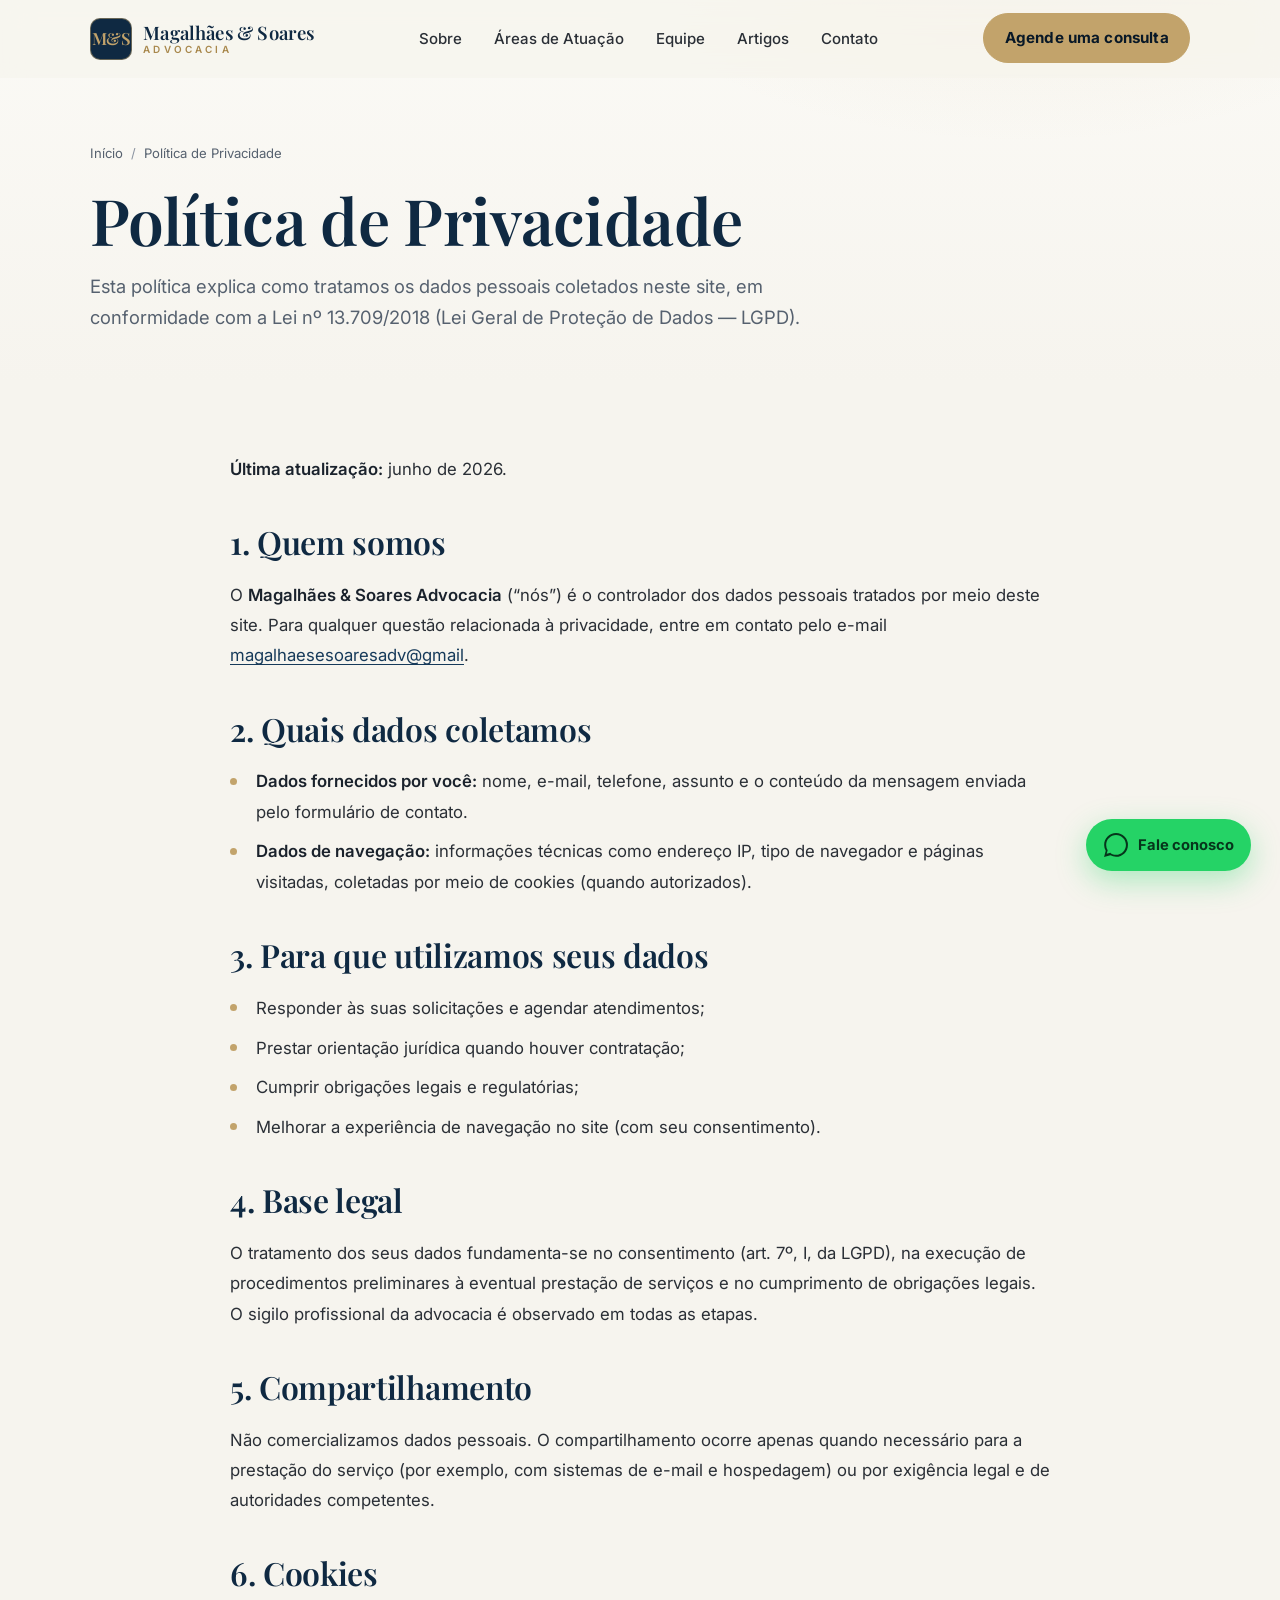
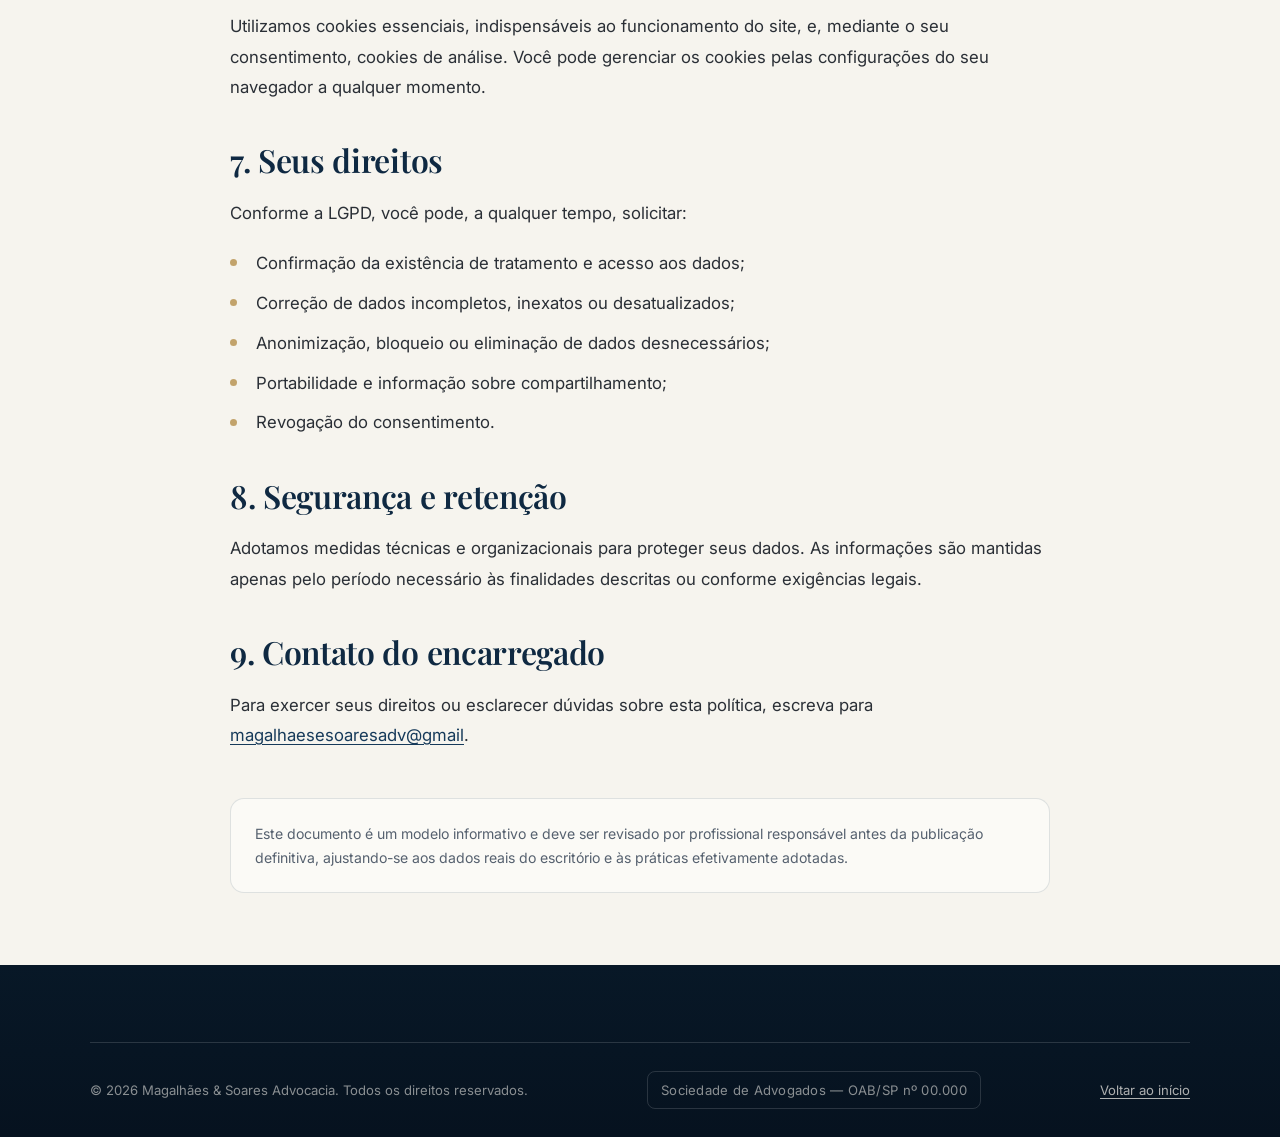
==== commit 6c41ed69: "fix endereço e email" ====
--- a/politica-de-privacidade.html
+++ b/politica-de-privacidade.html
@@ -78,7 +78,7 @@
           <p>
             O <strong>Magalhães &amp; Soares Advocacia</strong> (“nós”) é o controlador dos dados pessoais tratados
             por meio deste site. Para qualquer questão relacionada à privacidade, entre em contato pelo e-mail
-            <a href="mailto:contato@magalhaesesoares.adv.br">contato@magalhaesesoares.adv.br</a>.
+            <a href="mailto:magalhaesesoaresadv@gmail">magalhaesesoaresadv@gmail</a>.
           </p>
 
           <h2>2. Quais dados coletamos</h2>
@@ -133,7 +133,7 @@
           <h2>9. Contato do encarregado</h2>
           <p>
             Para exercer seus direitos ou esclarecer dúvidas sobre esta política, escreva para
-            <a href="mailto:contato@magalhaesesoares.adv.br">contato@magalhaesesoares.adv.br</a>.
+            <a href="mailto:magalhaesesoaresadv@gmail">magalhaesesoaresadv@gmail</a>.
           </p>
 
           <div class="article__disclaimer">
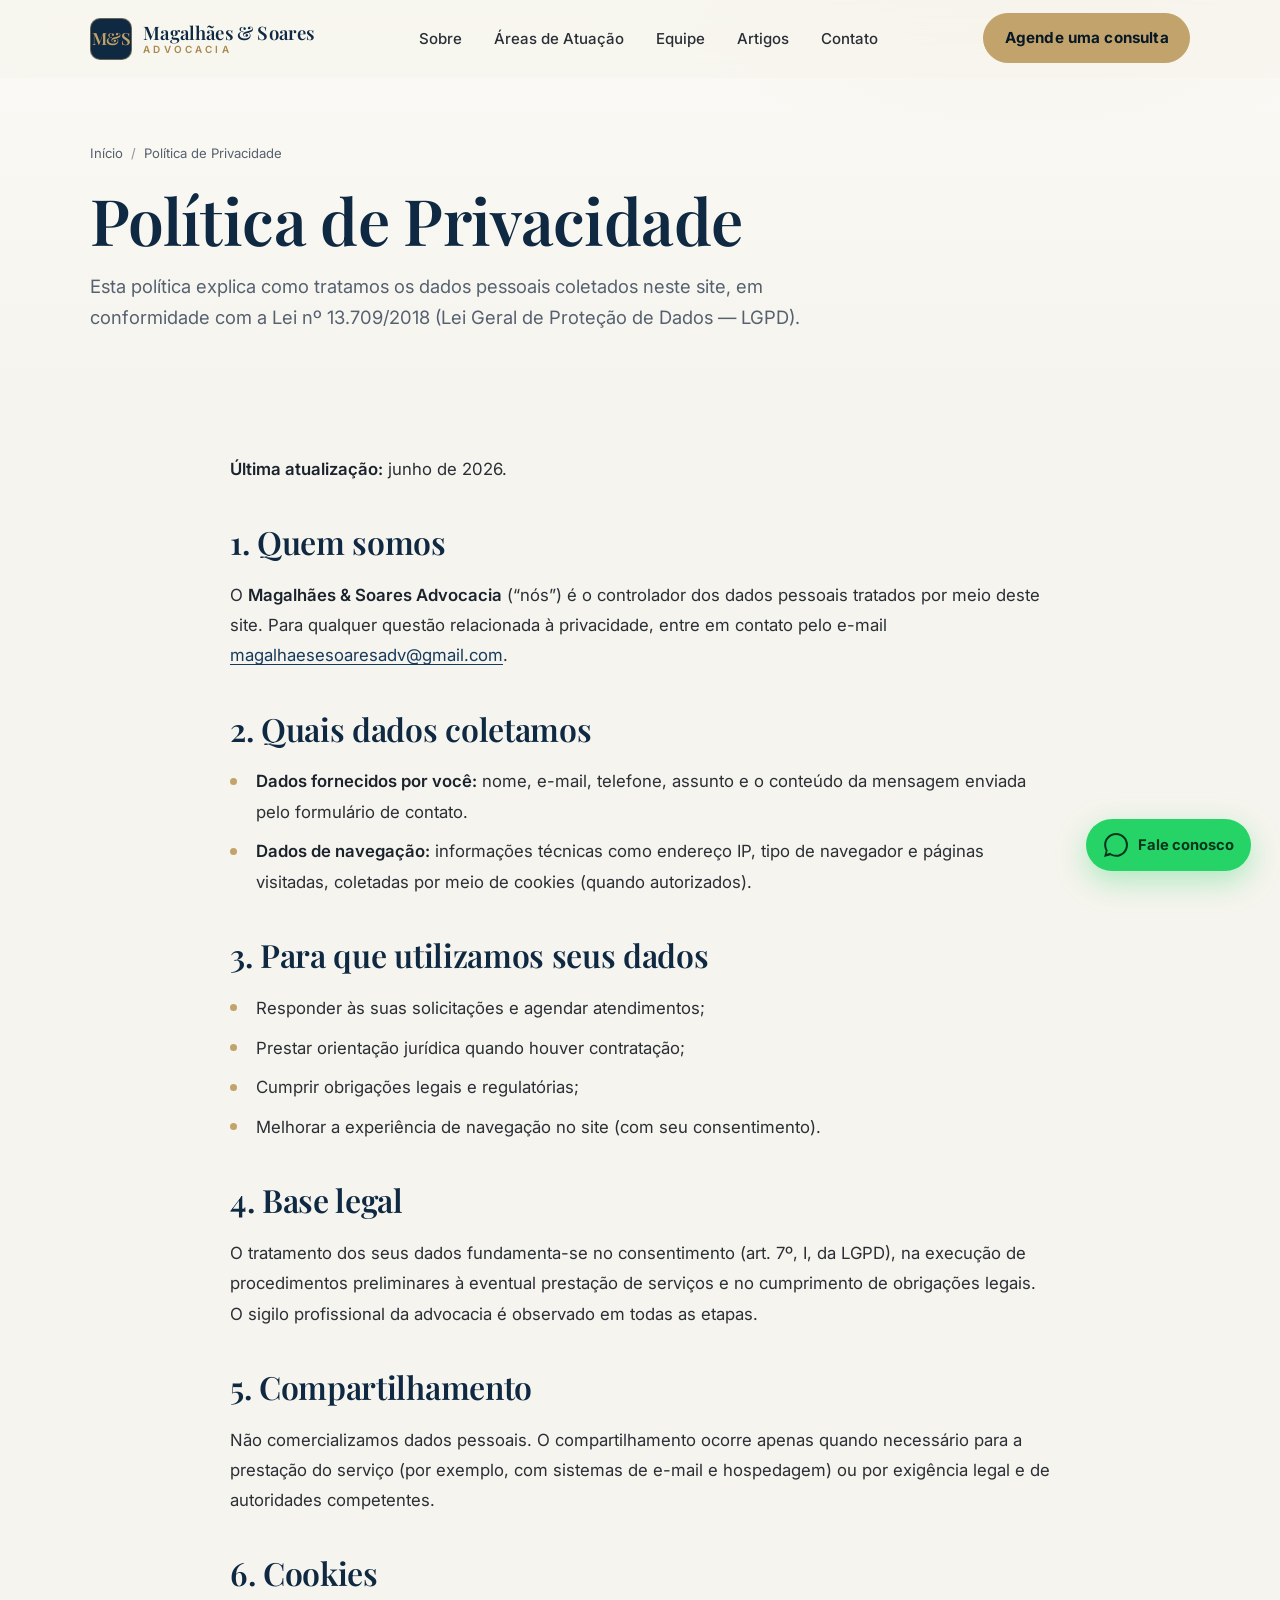
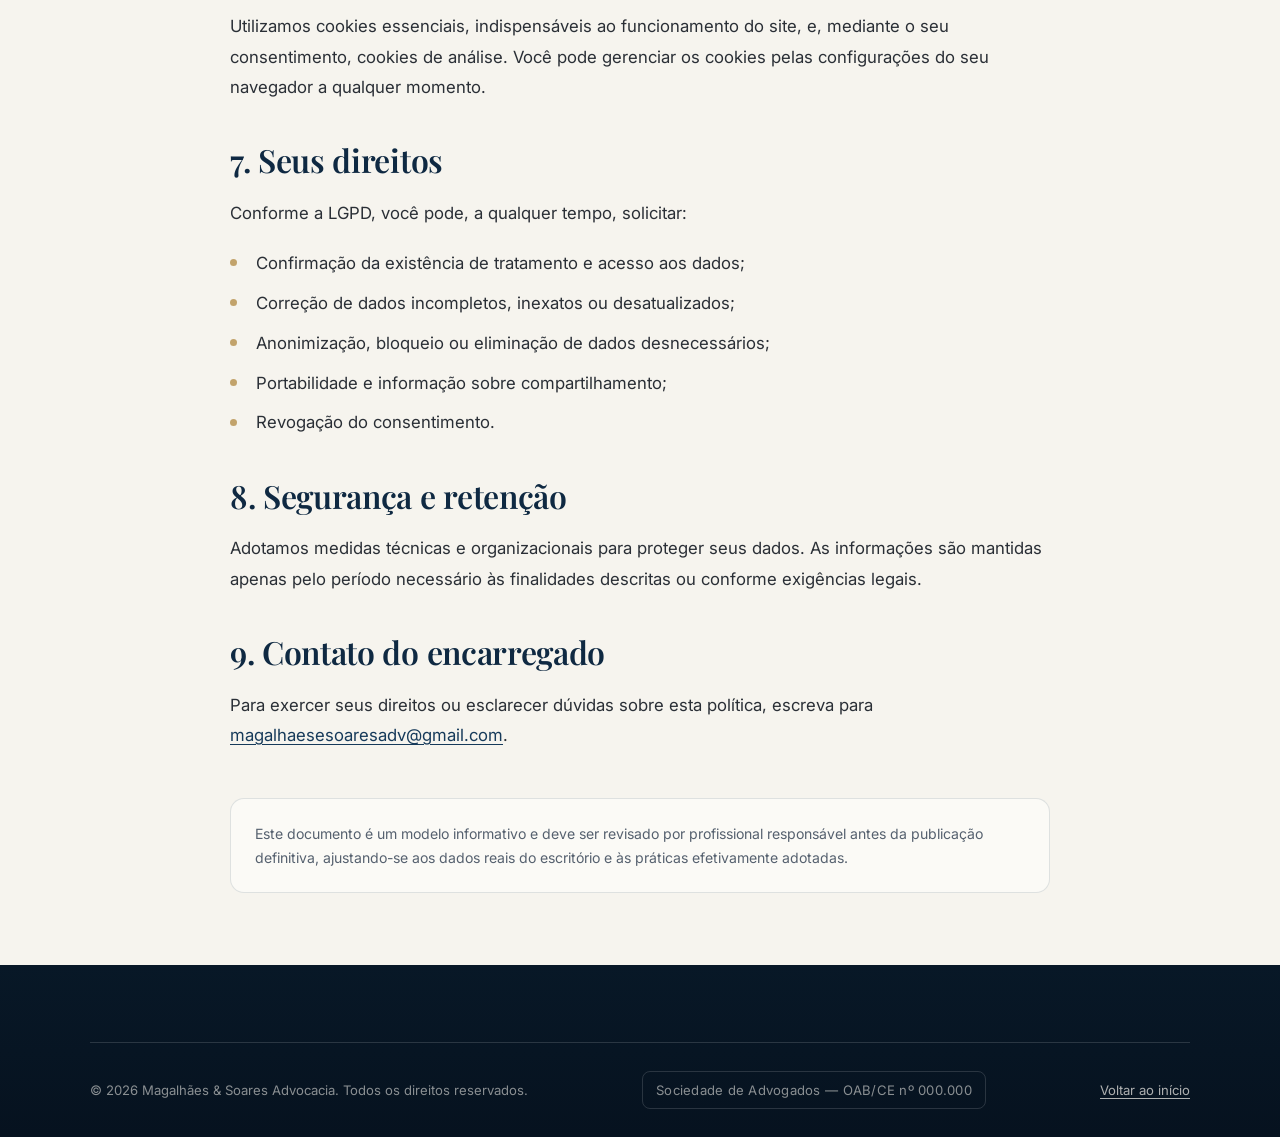
==== commit cc3f15e9: "fixes" ====
--- a/politica-de-privacidade.html
+++ b/politica-de-privacidade.html
@@ -78,7 +78,7 @@
           <p>
             O <strong>Magalhães &amp; Soares Advocacia</strong> (“nós”) é o controlador dos dados pessoais tratados
             por meio deste site. Para qualquer questão relacionada à privacidade, entre em contato pelo e-mail
-            <a href="mailto:magalhaesesoaresadv@gmail">magalhaesesoaresadv@gmail</a>.
+            <a href="mailto:magalhaesesoaresadv@gmail.com">magalhaesesoaresadv@gmail.com</a>.
           </p>
 
           <h2>2. Quais dados coletamos</h2>
@@ -133,7 +133,7 @@
           <h2>9. Contato do encarregado</h2>
           <p>
             Para exercer seus direitos ou esclarecer dúvidas sobre esta política, escreva para
-            <a href="mailto:magalhaesesoaresadv@gmail">magalhaesesoaresadv@gmail</a>.
+            <a href="mailto:magalhaesesoaresadv@gmail.com">magalhaesesoaresadv@gmail.com</a>.
           </p>
 
           <div class="article__disclaimer">
@@ -149,7 +149,7 @@
     <div class="container">
       <div class="footer__bottom" style="border-top:1px solid var(--line-light);">
         <span>© <span data-year>2026</span> Magalhães &amp; Soares Advocacia. Todos os direitos reservados.</span>
-        <span class="footer__oab">Sociedade de Advogados — OAB/SP nº 00.000</span>
+        <span class="footer__oab">Sociedade de Advogados — OAB/CE nº 000.000</span>
         <a href="index.html">Voltar ao início</a>
       </div>
     </div>
--- a/css/styles.css
+++ b/css/styles.css
@@ -566,7 +566,7 @@
   background: linear-gradient(160deg, var(--navy-700), var(--navy-900));
   min-height: 280px;
 }
-.lawyer__photo img { width: 100%; height: 100%; object-fit: cover; position: absolute; inset: 0; }
+.lawyer__photo img { width: 100%; height: 100%; object-fit: cover; object-position: top center; position: absolute; inset: 0; }
 .lawyer__oab {
   position: absolute;
   left: 0.85rem; bottom: 0.85rem;
@@ -1067,7 +1067,7 @@
 
   .team-grid { grid-template-columns: 1fr; }
   .lawyer { grid-template-columns: 1fr; }
-  .lawyer__photo { min-height: 360px; aspect-ratio: 3 / 2; }
+  .lawyer__photo { min-height: 380px; aspect-ratio: 4 / 5; }
   .contact__grid { grid-template-columns: 1fr; }
   .footer__top { grid-template-columns: 1fr 1fr; gap: 2rem; }
   .footer__brand { grid-column: 1 / -1; }
@@ -1083,7 +1083,7 @@
   .form-row { grid-template-columns: 1fr; }
   .hero__trust { gap: 1.2rem 1.6rem; }
   .hero__trust dt { font-size: 1.6rem; }
-  .hero__seal { left: 0; right: 0; max-width: none; }
+  .hero__seal { display: none; } /* no mobile, a imagem institucional já exibe a marca */
   .footer__top { grid-template-columns: 1fr; }
   .whatsapp-float .label { display: none; }
   .whatsapp-float { padding: 0.95rem; }
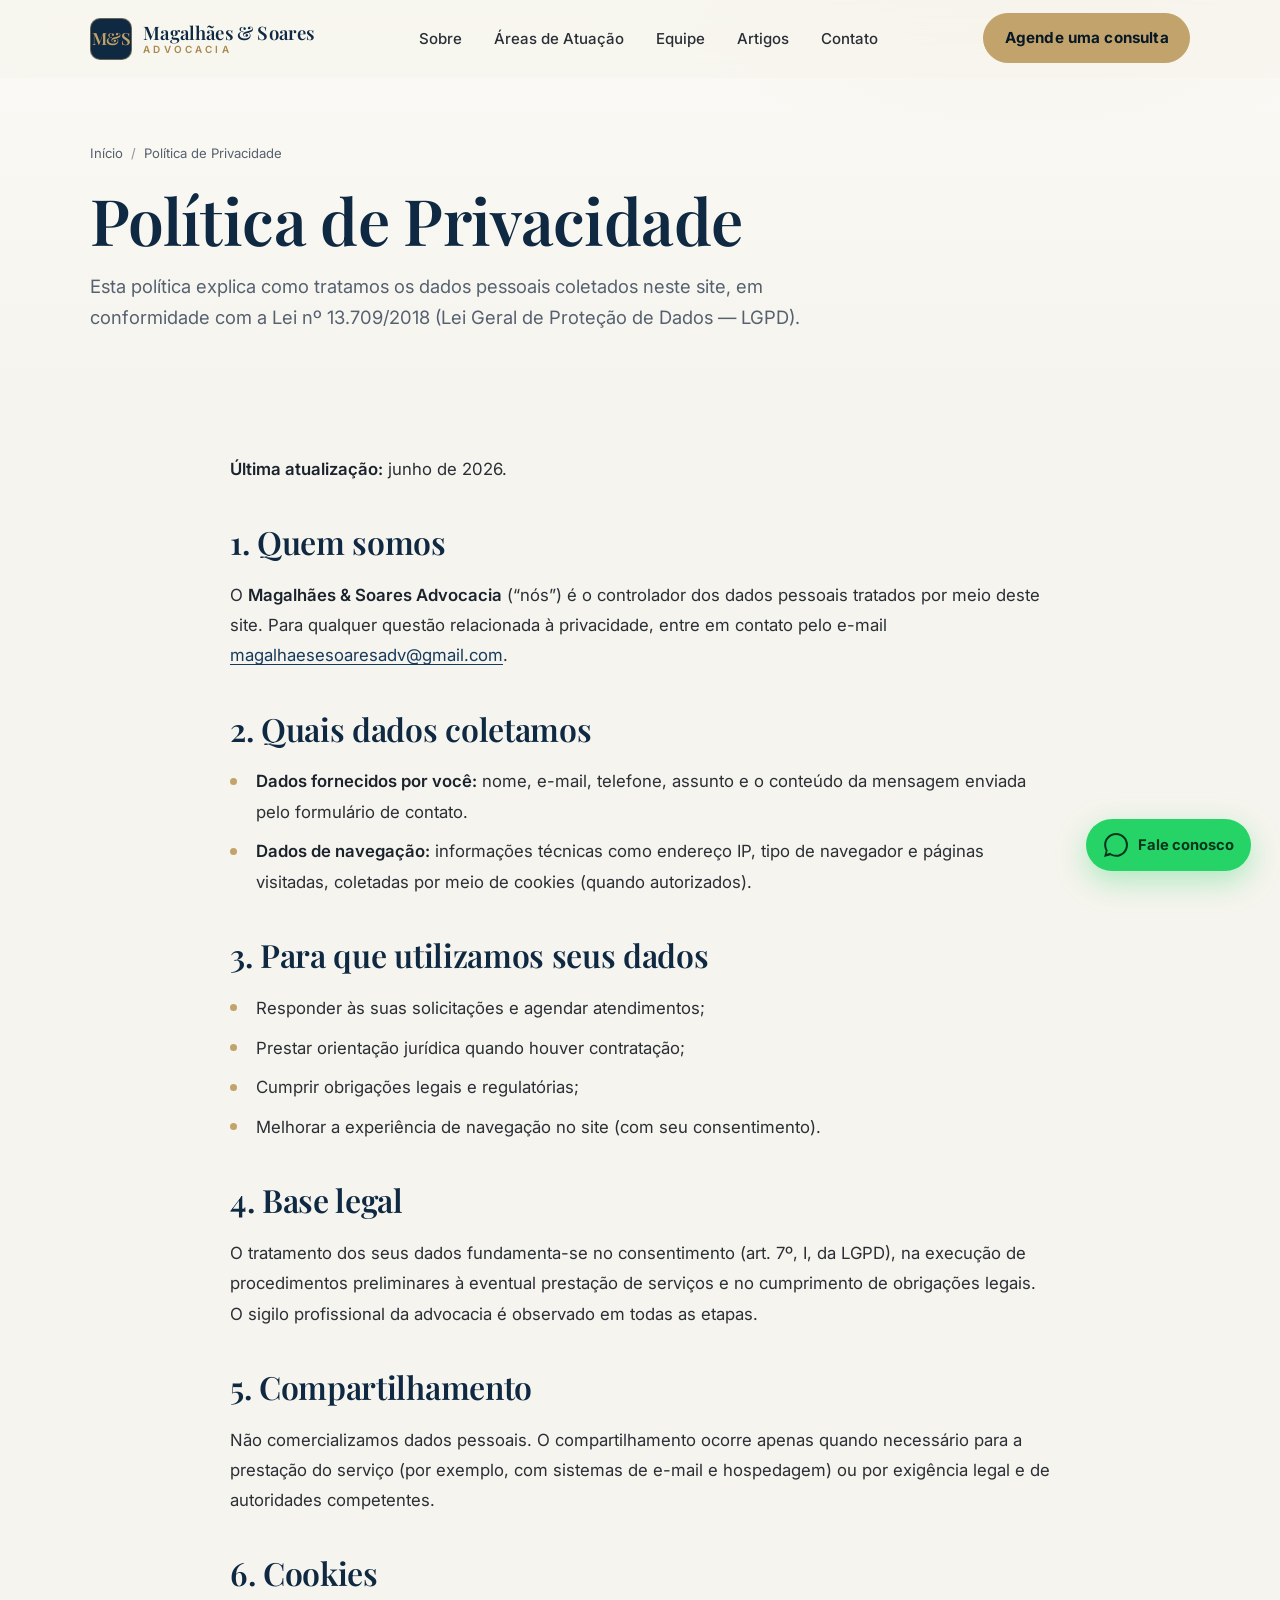
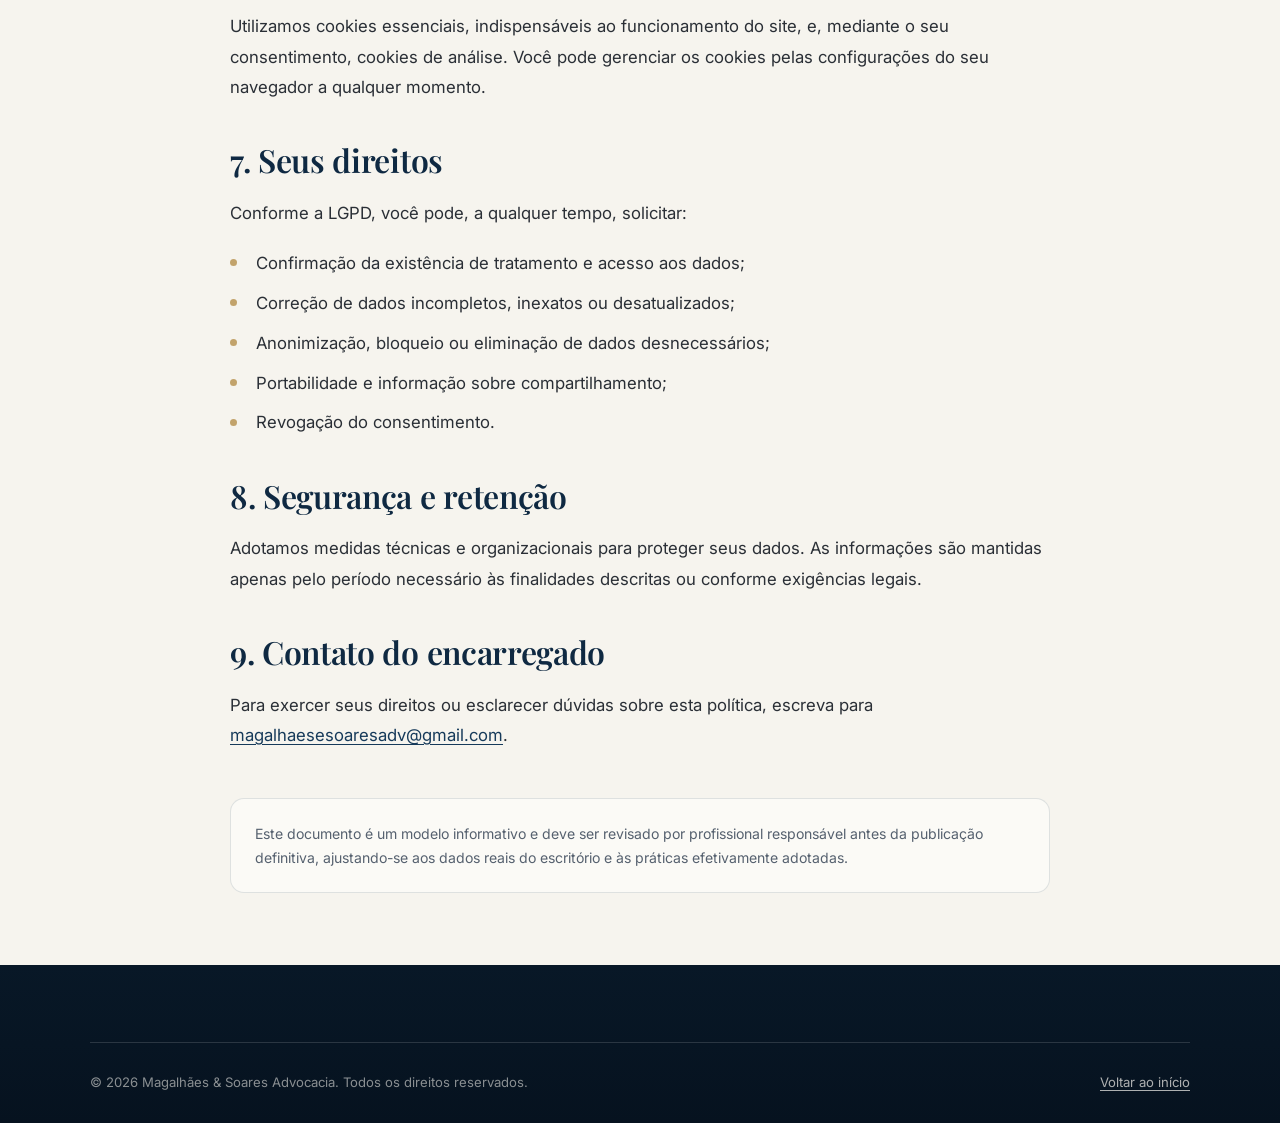
==== commit 18bc80b9: "Atualiza dados da advogada e remove OAB zerada do rodapé - Card da Dra. Leidiane Magalhães com dados" ====
--- a/politica-de-privacidade.html
+++ b/politica-de-privacidade.html
@@ -149,7 +149,6 @@
     <div class="container">
       <div class="footer__bottom" style="border-top:1px solid var(--line-light);">
         <span>© <span data-year>2026</span> Magalhães &amp; Soares Advocacia. Todos os direitos reservados.</span>
-        <span class="footer__oab">Sociedade de Advogados — OAB/CE nº 000.000</span>
         <a href="index.html">Voltar ao início</a>
       </div>
     </div>
